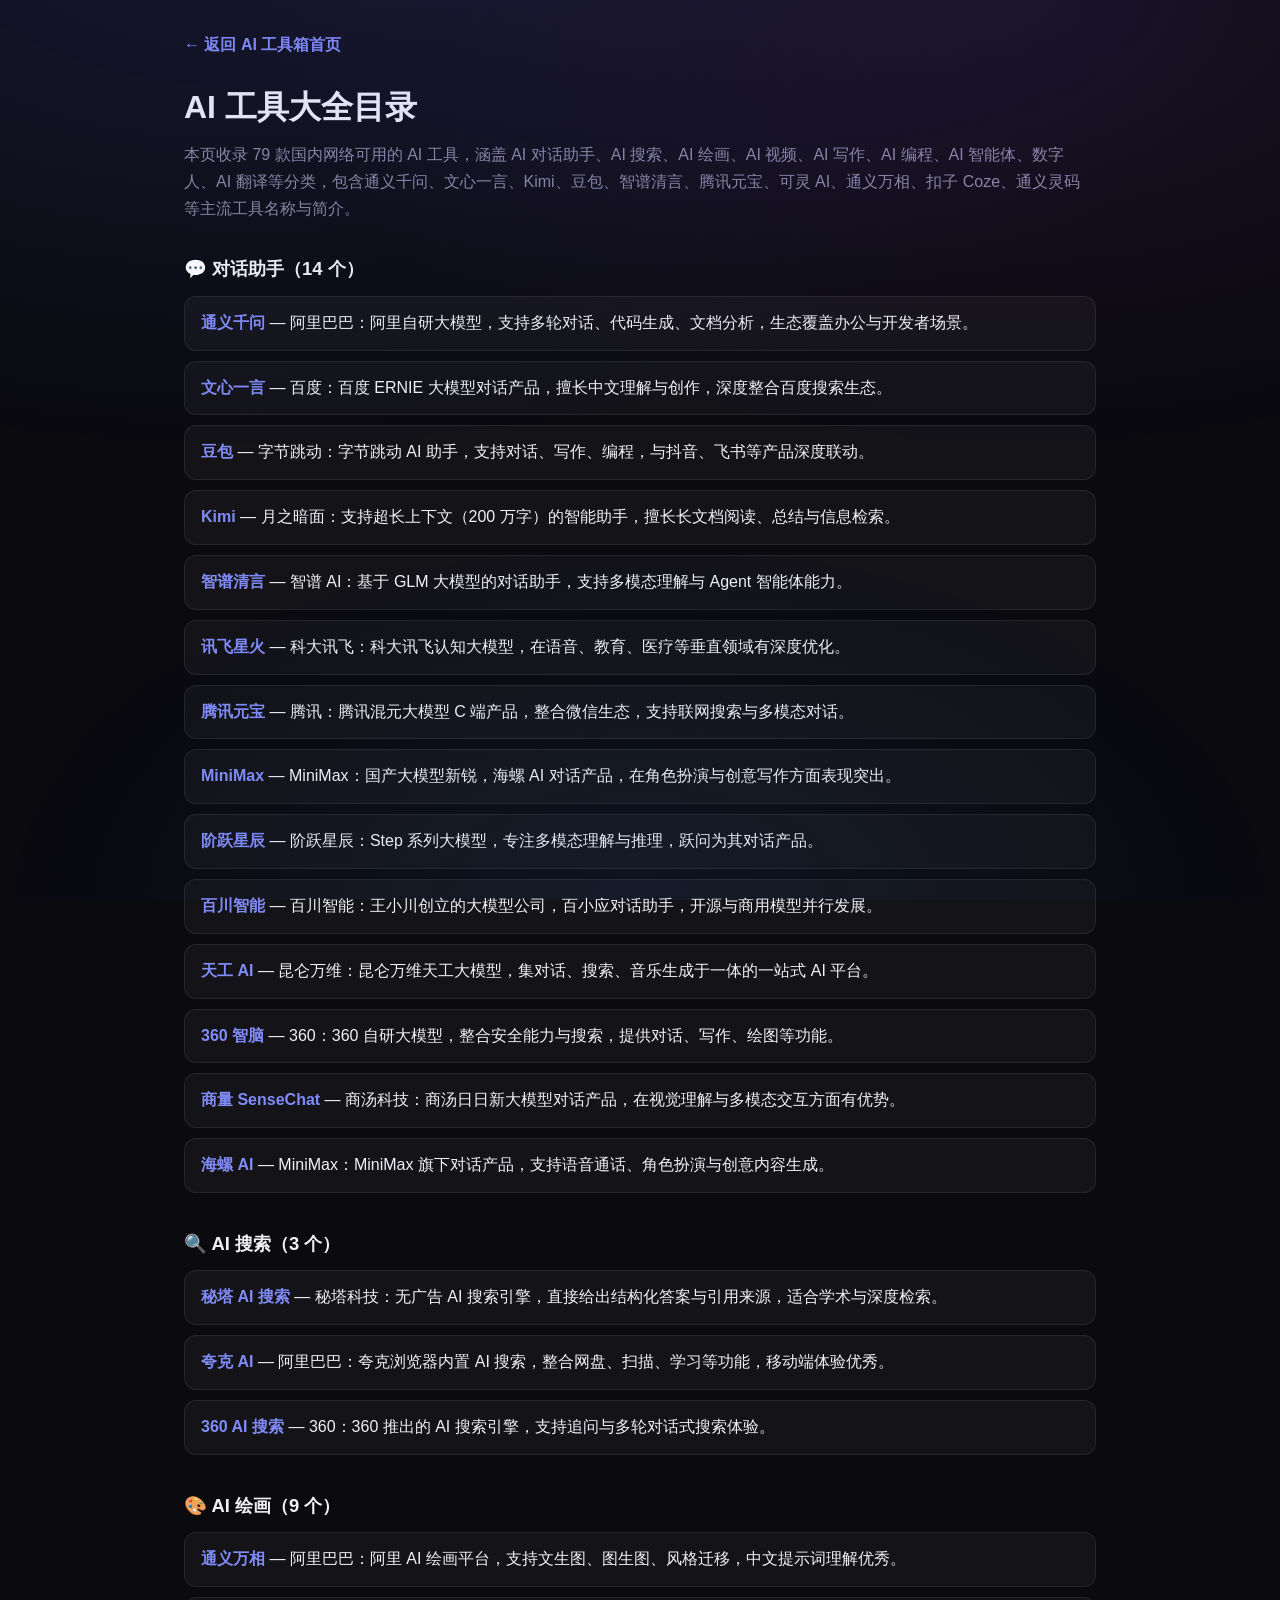
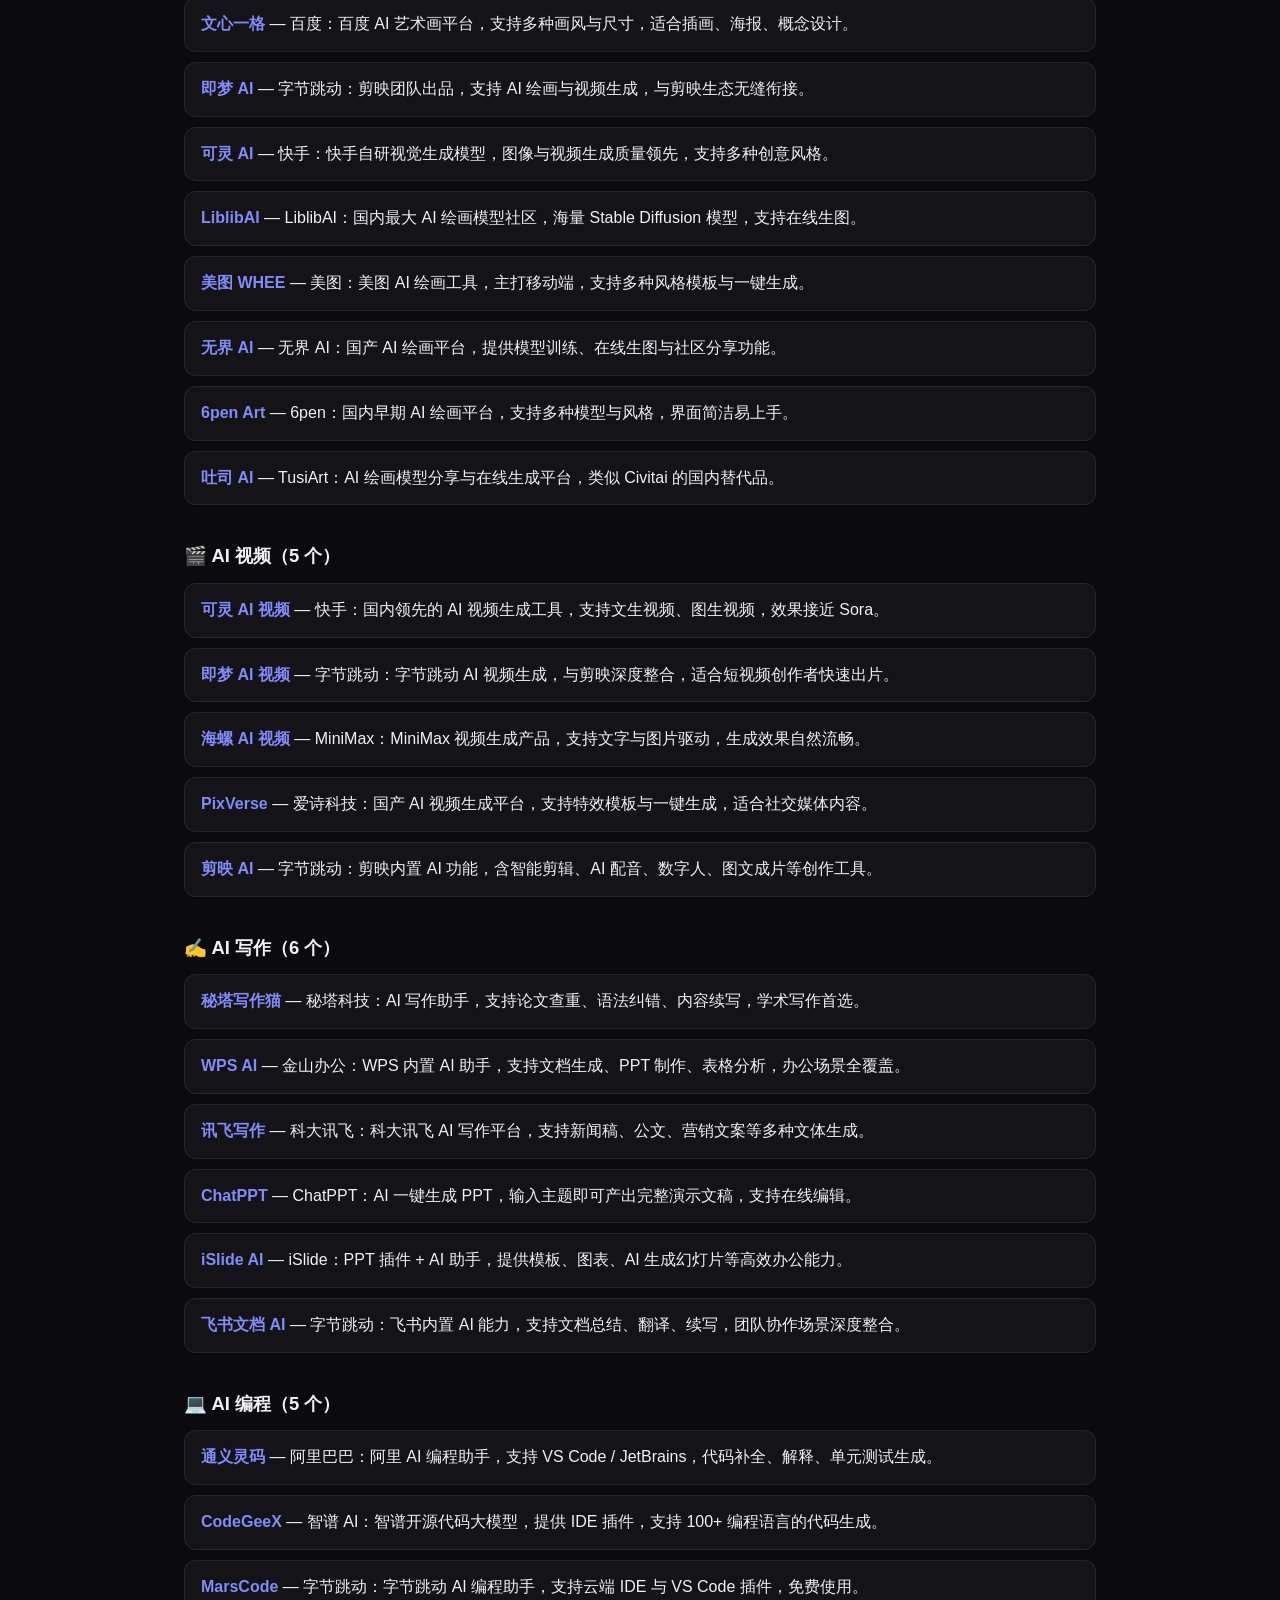
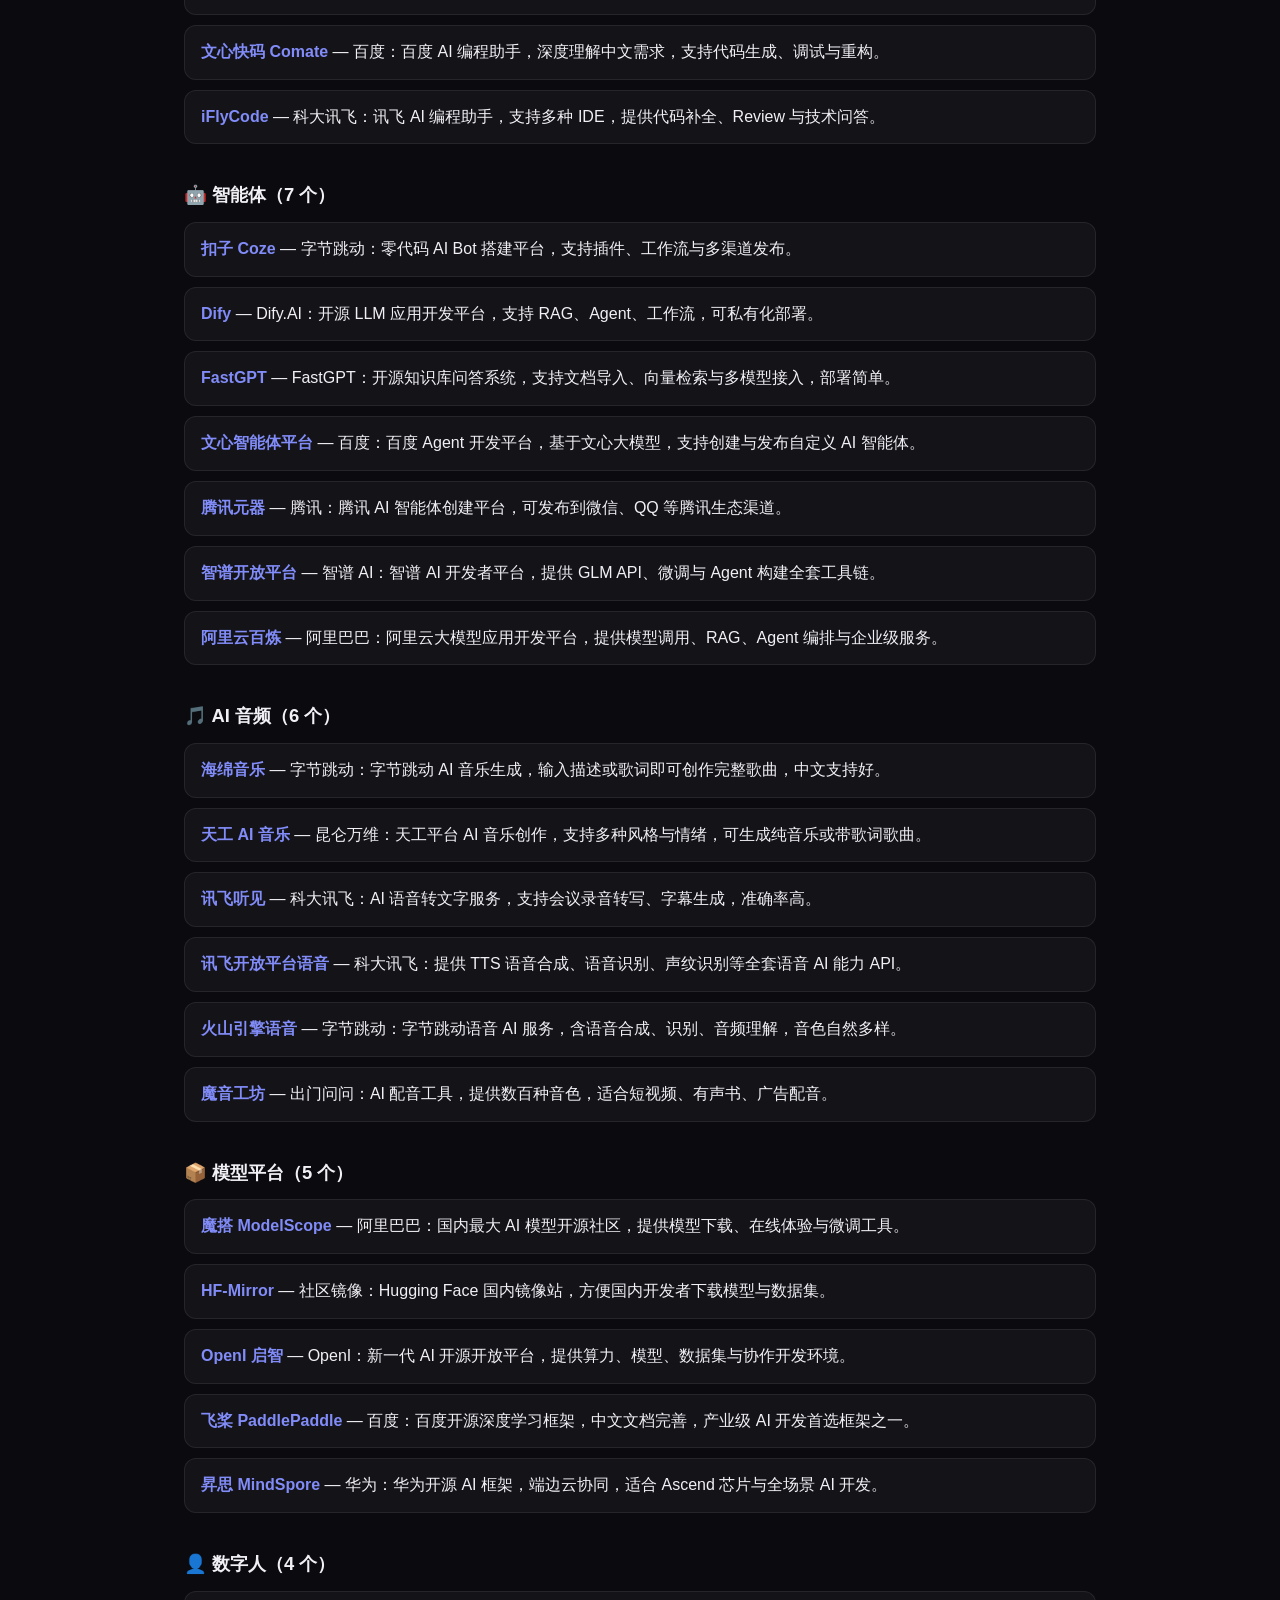
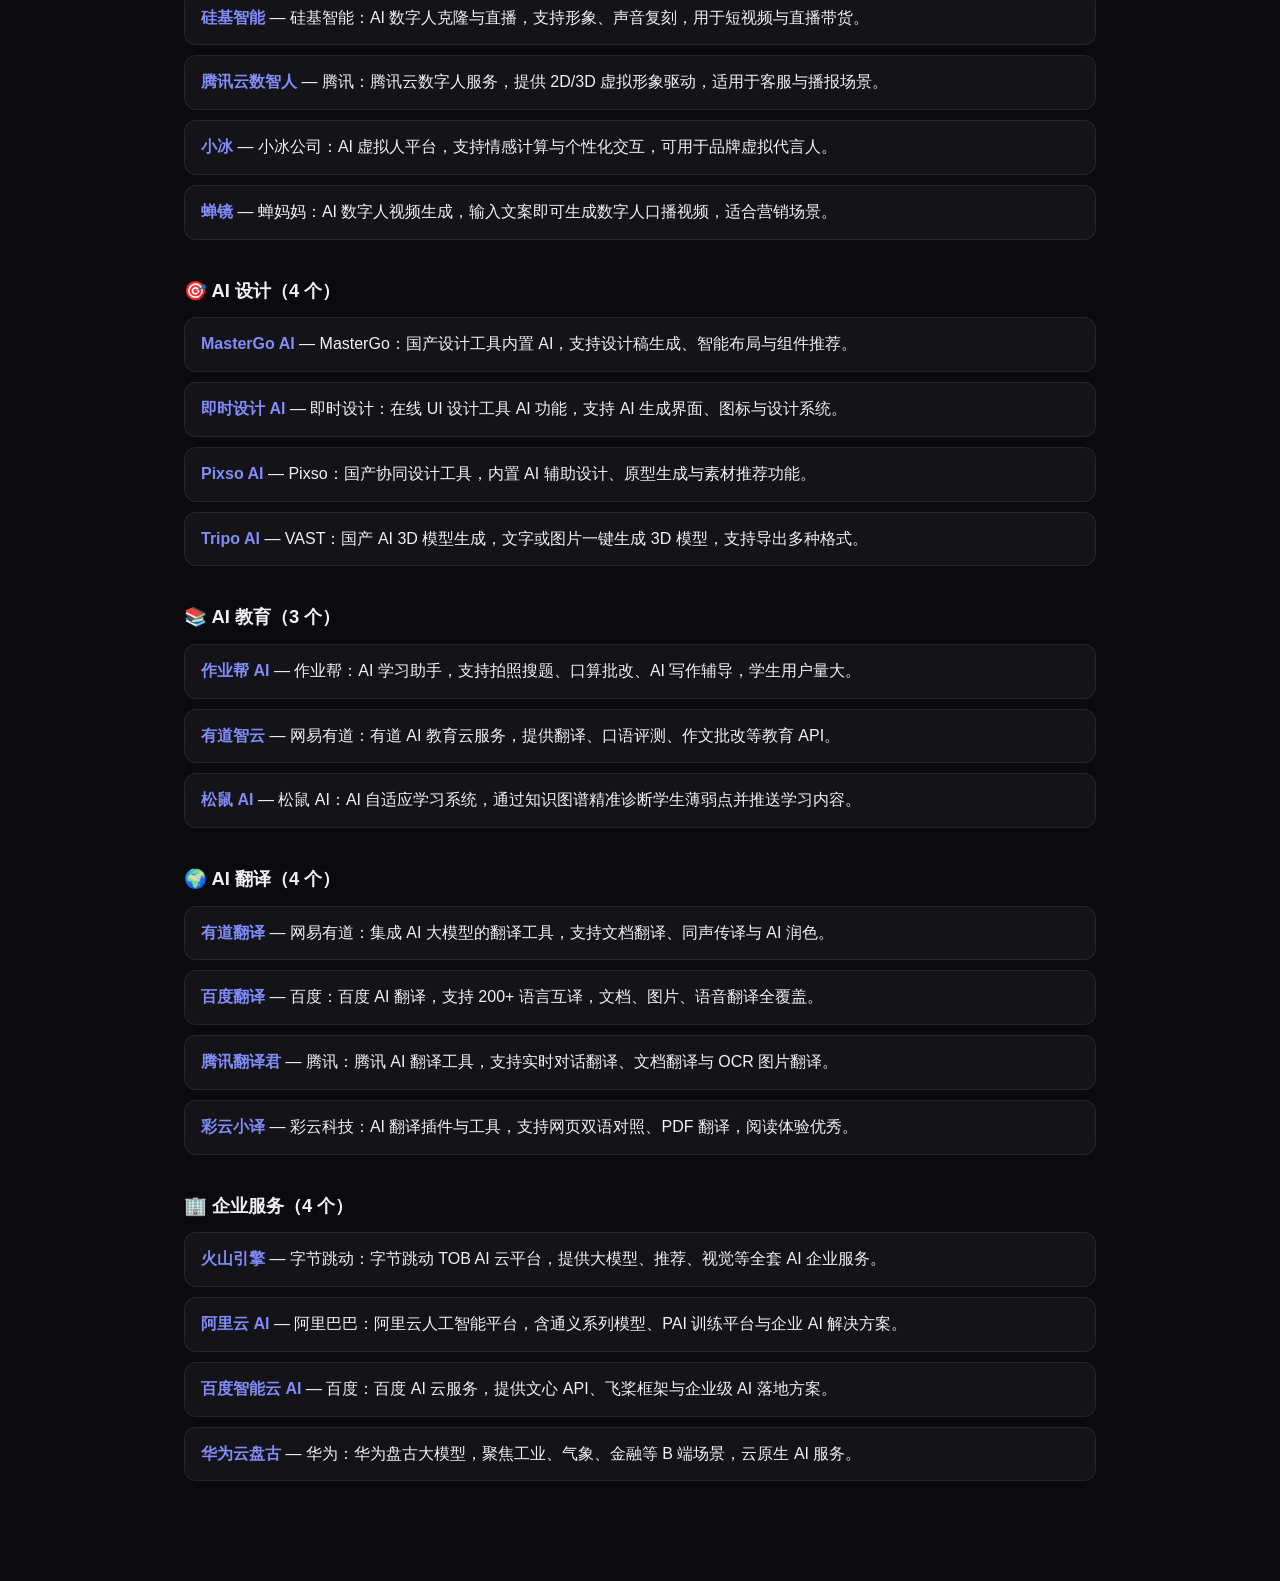
==== map.html @ 204fdb06 "Add Baidu SEO: sitemap, robots, static map page" ====
<!DOCTYPE html>
<html lang="zh-CN">
<head>
  <meta charset="UTF-8">
  <meta name="viewport" content="width=device-width, initial-scale=1.0">
  <meta name="description" content="AI 工具箱完整目录：收录通义千问、文心一言、Kimi、豆包、可灵 AI 等 79 款国内可用 AI 工具。">
  <meta name="keywords" content="AI工具导航,AI工具大全,国产AI,大模型,通义千问,文心一言,Kimi,豆包">
  <title>AI 工具大全目录 - AI 工具箱</title>
  <link rel="canonical" href="https://nanguasu0007-spec.github.io/ai-tools-hub/map.html">
  <link rel="stylesheet" href="css/style.css">
  <style>
    .map-page { max-width: 960px; margin: 0 auto; padding: 32px 24px 64px; }
    .map-page h1 { margin-bottom: 8px; }
    .map-page .lead { color: var(--text-muted); margin-bottom: 32px; line-height: 1.7; }
    .map-page section { margin-bottom: 36px; }
    .map-page h2 { font-size: 1.15rem; margin-bottom: 12px; }
    .map-page ul { list-style: none; display: grid; gap: 10px; }
    .map-page li { background: var(--bg-card); border: 1px solid var(--border); border-radius: 12px; padding: 14px 16px; line-height: 1.55; }
    .map-page a { color: var(--accent-light); text-decoration: none; font-weight: 600; }
    .back-link { display: inline-block; margin-bottom: 24px; color: var(--accent-light); }
  </style>
</head>
<body>
  <div class="map-page">
    <a class="back-link" href="./">← 返回 AI 工具箱首页</a>
    <h1>AI 工具大全目录</h1>
    <p class="lead">本页收录 79 款国内网络可用的 AI 工具，涵盖 AI 对话助手、AI 搜索、AI 绘画、AI 视频、AI 写作、AI 编程、AI 智能体、数字人、AI 翻译等分类，包含通义千问、文心一言、Kimi、豆包、智谱清言、腾讯元宝、可灵 AI、通义万相、扣子 Coze、通义灵码等主流工具名称与简介。</p>
      <section>
        <h2>💬 对话助手（14 个）</h2>
        <ul>        <li><a href="https://tongyi.aliyun.com" rel="noopener noreferrer">通义千问</a> — 阿里巴巴：阿里自研大模型，支持多轮对话、代码生成、文档分析，生态覆盖办公与开发者场景。</li>
        <li><a href="https://yiyan.baidu.com" rel="noopener noreferrer">文心一言</a> — 百度：百度 ERNIE 大模型对话产品，擅长中文理解与创作，深度整合百度搜索生态。</li>
        <li><a href="https://www.doubao.com" rel="noopener noreferrer">豆包</a> — 字节跳动：字节跳动 AI 助手，支持对话、写作、编程，与抖音、飞书等产品深度联动。</li>
        <li><a href="https://kimi.moonshot.cn" rel="noopener noreferrer">Kimi</a> — 月之暗面：支持超长上下文（200 万字）的智能助手，擅长长文档阅读、总结与信息检索。</li>
        <li><a href="https://chatglm.cn" rel="noopener noreferrer">智谱清言</a> — 智谱 AI：基于 GLM 大模型的对话助手，支持多模态理解与 Agent 智能体能力。</li>
        <li><a href="https://xinghuo.xfyun.cn" rel="noopener noreferrer">讯飞星火</a> — 科大讯飞：科大讯飞认知大模型，在语音、教育、医疗等垂直领域有深度优化。</li>
        <li><a href="https://yuanbao.tencent.com" rel="noopener noreferrer">腾讯元宝</a> — 腾讯：腾讯混元大模型 C 端产品，整合微信生态，支持联网搜索与多模态对话。</li>
        <li><a href="https://chat.minimaxi.com" rel="noopener noreferrer">MiniMax</a> — MiniMax：国产大模型新锐，海螺 AI 对话产品，在角色扮演与创意写作方面表现突出。</li>
        <li><a href="https://www.stepfun.com" rel="noopener noreferrer">阶跃星辰</a> — 阶跃星辰：Step 系列大模型，专注多模态理解与推理，跃问为其对话产品。</li>
        <li><a href="https://www.baichuan-ai.com" rel="noopener noreferrer">百川智能</a> — 百川智能：王小川创立的大模型公司，百小应对话助手，开源与商用模型并行发展。</li>
        <li><a href="https://www.tiangong.cn" rel="noopener noreferrer">天工 AI</a> — 昆仑万维：昆仑万维天工大模型，集对话、搜索、音乐生成于一体的一站式 AI 平台。</li>
        <li><a href="https://ai.360.com" rel="noopener noreferrer">360 智脑</a> — 360：360 自研大模型，整合安全能力与搜索，提供对话、写作、绘图等功能。</li>
        <li><a href="https://chat.sensetime.com" rel="noopener noreferrer">商量 SenseChat</a> — 商汤科技：商汤日日新大模型对话产品，在视觉理解与多模态交互方面有优势。</li>
        <li><a href="https://hailuoai.com" rel="noopener noreferrer">海螺 AI</a> — MiniMax：MiniMax 旗下对话产品，支持语音通话、角色扮演与创意内容生成。</li>
        </ul>
      </section>
      <section>
        <h2>🔍 AI 搜索（3 个）</h2>
        <ul>        <li><a href="https://metaso.cn" rel="noopener noreferrer">秘塔 AI 搜索</a> — 秘塔科技：无广告 AI 搜索引擎，直接给出结构化答案与引用来源，适合学术与深度检索。</li>
        <li><a href="https://quark.cn" rel="noopener noreferrer">夸克 AI</a> — 阿里巴巴：夸克浏览器内置 AI 搜索，整合网盘、扫描、学习等功能，移动端体验优秀。</li>
        <li><a href="https://so.360.com" rel="noopener noreferrer">360 AI 搜索</a> — 360：360 推出的 AI 搜索引擎，支持追问与多轮对话式搜索体验。</li>
        </ul>
      </section>
      <section>
        <h2>🎨 AI 绘画（9 个）</h2>
        <ul>        <li><a href="https://tongyi.aliyun.com/wanxiang" rel="noopener noreferrer">通义万相</a> — 阿里巴巴：阿里 AI 绘画平台，支持文生图、图生图、风格迁移，中文提示词理解优秀。</li>
        <li><a href="https://yige.baidu.com" rel="noopener noreferrer">文心一格</a> — 百度：百度 AI 艺术画平台，支持多种画风与尺寸，适合插画、海报、概念设计。</li>
        <li><a href="https://jimeng.jianying.com" rel="noopener noreferrer">即梦 AI</a> — 字节跳动：剪映团队出品，支持 AI 绘画与视频生成，与剪映生态无缝衔接。</li>
        <li><a href="https://klingai.kuaishou.com" rel="noopener noreferrer">可灵 AI</a> — 快手：快手自研视觉生成模型，图像与视频生成质量领先，支持多种创意风格。</li>
        <li><a href="https://www.liblib.art" rel="noopener noreferrer">LiblibAI</a> — LiblibAI：国内最大 AI 绘画模型社区，海量 Stable Diffusion 模型，支持在线生图。</li>
        <li><a href="https://www.whee.com" rel="noopener noreferrer">美图 WHEE</a> — 美图：美图 AI 绘画工具，主打移动端，支持多种风格模板与一键生成。</li>
        <li><a href="https://www.wujieai.com" rel="noopener noreferrer">无界 AI</a> — 无界 AI：国产 AI 绘画平台，提供模型训练、在线生图与社区分享功能。</li>
        <li><a href="https://6pen.art" rel="noopener noreferrer">6pen Art</a> — 6pen：国内早期 AI 绘画平台，支持多种模型与风格，界面简洁易上手。</li>
        <li><a href="https://tusiart.com" rel="noopener noreferrer">吐司 AI</a> — TusiArt：AI 绘画模型分享与在线生成平台，类似 Civitai 的国内替代品。</li>
        </ul>
      </section>
      <section>
        <h2>🎬 AI 视频（5 个）</h2>
        <ul>        <li><a href="https://klingai.kuaishou.com" rel="noopener noreferrer">可灵 AI 视频</a> — 快手：国内领先的 AI 视频生成工具，支持文生视频、图生视频，效果接近 Sora。</li>
        <li><a href="https://jimeng.jianying.com" rel="noopener noreferrer">即梦 AI 视频</a> — 字节跳动：字节跳动 AI 视频生成，与剪映深度整合，适合短视频创作者快速出片。</li>
        <li><a href="https://hailuoai.com/video" rel="noopener noreferrer">海螺 AI 视频</a> — MiniMax：MiniMax 视频生成产品，支持文字与图片驱动，生成效果自然流畅。</li>
        <li><a href="https://pixverse.ai" rel="noopener noreferrer">PixVerse</a> — 爱诗科技：国产 AI 视频生成平台，支持特效模板与一键生成，适合社交媒体内容。</li>
        <li><a href="https://www.capcut.cn" rel="noopener noreferrer">剪映 AI</a> — 字节跳动：剪映内置 AI 功能，含智能剪辑、AI 配音、数字人、图文成片等创作工具。</li>
        </ul>
      </section>
      <section>
        <h2>✍️ AI 写作（6 个）</h2>
        <ul>        <li><a href="https://xiezuocat.com" rel="noopener noreferrer">秘塔写作猫</a> — 秘塔科技：AI 写作助手，支持论文查重、语法纠错、内容续写，学术写作首选。</li>
        <li><a href="https://ai.wps.cn" rel="noopener noreferrer">WPS AI</a> — 金山办公：WPS 内置 AI 助手，支持文档生成、PPT 制作、表格分析，办公场景全覆盖。</li>
        <li><a href="https://huixie.iflyrec.com" rel="noopener noreferrer">讯飞写作</a> — 科大讯飞：科大讯飞 AI 写作平台，支持新闻稿、公文、营销文案等多种文体生成。</li>
        <li><a href="https://www.chatppt.com" rel="noopener noreferrer">ChatPPT</a> — ChatPPT：AI 一键生成 PPT，输入主题即可产出完整演示文稿，支持在线编辑。</li>
        <li><a href="https://www.islide.cc" rel="noopener noreferrer">iSlide AI</a> — iSlide：PPT 插件 + AI 助手，提供模板、图表、AI 生成幻灯片等高效办公能力。</li>
        <li><a href="https://www.feishu.cn/product/docs" rel="noopener noreferrer">飞书文档 AI</a> — 字节跳动：飞书内置 AI 能力，支持文档总结、翻译、续写，团队协作场景深度整合。</li>
        </ul>
      </section>
      <section>
        <h2>💻 AI 编程（5 个）</h2>
        <ul>        <li><a href="https://tongyi.aliyun.com/lingma" rel="noopener noreferrer">通义灵码</a> — 阿里巴巴：阿里 AI 编程助手，支持 VS Code / JetBrains，代码补全、解释、单元测试生成。</li>
        <li><a href="https://codegeex.cn" rel="noopener noreferrer">CodeGeeX</a> — 智谱 AI：智谱开源代码大模型，提供 IDE 插件，支持 100+ 编程语言的代码生成。</li>
        <li><a href="https://www.marscode.cn" rel="noopener noreferrer">MarsCode</a> — 字节跳动：字节跳动 AI 编程助手，支持云端 IDE 与 VS Code 插件，免费使用。</li>
        <li><a href="https://comate.baidu.com" rel="noopener noreferrer">文心快码 Comate</a> — 百度：百度 AI 编程助手，深度理解中文需求，支持代码生成、调试与重构。</li>
        <li><a href="https://iflycode.xfyun.cn" rel="noopener noreferrer">iFlyCode</a> — 科大讯飞：讯飞 AI 编程助手，支持多种 IDE，提供代码补全、Review 与技术问答。</li>
        </ul>
      </section>
      <section>
        <h2>🤖 智能体（7 个）</h2>
        <ul>        <li><a href="https://www.coze.cn" rel="noopener noreferrer">扣子 Coze</a> — 字节跳动：零代码 AI Bot 搭建平台，支持插件、工作流与多渠道发布。</li>
        <li><a href="https://dify.ai" rel="noopener noreferrer">Dify</a> — Dify.AI：开源 LLM 应用开发平台，支持 RAG、Agent、工作流，可私有化部署。</li>
        <li><a href="https://fastgpt.in" rel="noopener noreferrer">FastGPT</a> — FastGPT：开源知识库问答系统，支持文档导入、向量检索与多模型接入，部署简单。</li>
        <li><a href="https://agents.baidu.com" rel="noopener noreferrer">文心智能体平台</a> — 百度：百度 Agent 开发平台，基于文心大模型，支持创建与发布自定义 AI 智能体。</li>
        <li><a href="https://yuanqi.tencent.com" rel="noopener noreferrer">腾讯元器</a> — 腾讯：腾讯 AI 智能体创建平台，可发布到微信、QQ 等腾讯生态渠道。</li>
        <li><a href="https://open.bigmodel.cn" rel="noopener noreferrer">智谱开放平台</a> — 智谱 AI：智谱 AI 开发者平台，提供 GLM API、微调与 Agent 构建全套工具链。</li>
        <li><a href="https://bailian.console.aliyun.com" rel="noopener noreferrer">阿里云百炼</a> — 阿里巴巴：阿里云大模型应用开发平台，提供模型调用、RAG、Agent 编排与企业级服务。</li>
        </ul>
      </section>
      <section>
        <h2>🎵 AI 音频（6 个）</h2>
        <ul>        <li><a href="https://www.haimian.com" rel="noopener noreferrer">海绵音乐</a> — 字节跳动：字节跳动 AI 音乐生成，输入描述或歌词即可创作完整歌曲，中文支持好。</li>
        <li><a href="https://www.tiangong.cn" rel="noopener noreferrer">天工 AI 音乐</a> — 昆仑万维：天工平台 AI 音乐创作，支持多种风格与情绪，可生成纯音乐或带歌词歌曲。</li>
        <li><a href="https://www.iflyrec.com" rel="noopener noreferrer">讯飞听见</a> — 科大讯飞：AI 语音转文字服务，支持会议录音转写、字幕生成，准确率高。</li>
        <li><a href="https://www.xfyun.cn" rel="noopener noreferrer">讯飞开放平台语音</a> — 科大讯飞：提供 TTS 语音合成、语音识别、声纹识别等全套语音 AI 能力 API。</li>
        <li><a href="https://www.volcengine.com/product/voice" rel="noopener noreferrer">火山引擎语音</a> — 字节跳动：字节跳动语音 AI 服务，含语音合成、识别、音频理解，音色自然多样。</li>
        <li><a href="https://www.moyin.com" rel="noopener noreferrer">魔音工坊</a> — 出门问问：AI 配音工具，提供数百种音色，适合短视频、有声书、广告配音。</li>
        </ul>
      </section>
      <section>
        <h2>📦 模型平台（5 个）</h2>
        <ul>        <li><a href="https://modelscope.cn" rel="noopener noreferrer">魔搭 ModelScope</a> — 阿里巴巴：国内最大 AI 模型开源社区，提供模型下载、在线体验与微调工具。</li>
        <li><a href="https://hf-mirror.com" rel="noopener noreferrer">HF-Mirror</a> — 社区镜像：Hugging Face 国内镜像站，方便国内开发者下载模型与数据集。</li>
        <li><a href="https://openi.org.cn" rel="noopener noreferrer">OpenI 启智</a> — OpenI：新一代 AI 开源开放平台，提供算力、模型、数据集与协作开发环境。</li>
        <li><a href="https://www.paddlepaddle.org.cn" rel="noopener noreferrer">飞桨 PaddlePaddle</a> — 百度：百度开源深度学习框架，中文文档完善，产业级 AI 开发首选框架之一。</li>
        <li><a href="https://www.mindspore.cn" rel="noopener noreferrer">昇思 MindSpore</a> — 华为：华为开源 AI 框架，端边云协同，适合 Ascend 芯片与全场景 AI 开发。</li>
        </ul>
      </section>
      <section>
        <h2>👤 数字人（4 个）</h2>
        <ul>        <li><a href="https://www.guiji.ai" rel="noopener noreferrer">硅基智能</a> — 硅基智能：AI 数字人克隆与直播，支持形象、声音复刻，用于短视频与直播带货。</li>
        <li><a href="https://cloud.tencent.com/product/vdh" rel="noopener noreferrer">腾讯云数智人</a> — 腾讯：腾讯云数字人服务，提供 2D/3D 虚拟形象驱动，适用于客服与播报场景。</li>
        <li><a href="https://xiaoice.com" rel="noopener noreferrer">小冰</a> — 小冰公司：AI 虚拟人平台，支持情感计算与个性化交互，可用于品牌虚拟代言人。</li>
        <li><a href="https://www.chanjing.cc" rel="noopener noreferrer">蝉镜</a> — 蝉妈妈：AI 数字人视频生成，输入文案即可生成数字人口播视频，适合营销场景。</li>
        </ul>
      </section>
      <section>
        <h2>🎯 AI 设计（4 个）</h2>
        <ul>        <li><a href="https://mastergo.com" rel="noopener noreferrer">MasterGo AI</a> — MasterGo：国产设计工具内置 AI，支持设计稿生成、智能布局与组件推荐。</li>
        <li><a href="https://js.design" rel="noopener noreferrer">即时设计 AI</a> — 即时设计：在线 UI 设计工具 AI 功能，支持 AI 生成界面、图标与设计系统。</li>
        <li><a href="https://pixso.cn" rel="noopener noreferrer">Pixso AI</a> — Pixso：国产协同设计工具，内置 AI 辅助设计、原型生成与素材推荐功能。</li>
        <li><a href="https://www.tripo3d.ai" rel="noopener noreferrer">Tripo AI</a> — VAST：国产 AI 3D 模型生成，文字或图片一键生成 3D 模型，支持导出多种格式。</li>
        </ul>
      </section>
      <section>
        <h2>📚 AI 教育（3 个）</h2>
        <ul>        <li><a href="https://www.zuoyebang.com" rel="noopener noreferrer">作业帮 AI</a> — 作业帮：AI 学习助手，支持拍照搜题、口算批改、AI 写作辅导，学生用户量大。</li>
        <li><a href="https://ai.youdao.com" rel="noopener noreferrer">有道智云</a> — 网易有道：有道 AI 教育云服务，提供翻译、口语评测、作文批改等教育 API。</li>
        <li><a href="https://www.squirrelai.com" rel="noopener noreferrer">松鼠 AI</a> — 松鼠 AI：AI 自适应学习系统，通过知识图谱精准诊断学生薄弱点并推送学习内容。</li>
        </ul>
      </section>
      <section>
        <h2>🌍 AI 翻译（4 个）</h2>
        <ul>        <li><a href="https://fanyi.youdao.com" rel="noopener noreferrer">有道翻译</a> — 网易有道：集成 AI 大模型的翻译工具，支持文档翻译、同声传译与 AI 润色。</li>
        <li><a href="https://fanyi.baidu.com" rel="noopener noreferrer">百度翻译</a> — 百度：百度 AI 翻译，支持 200+ 语言互译，文档、图片、语音翻译全覆盖。</li>
        <li><a href="https://fanyi.qq.com" rel="noopener noreferrer">腾讯翻译君</a> — 腾讯：腾讯 AI 翻译工具，支持实时对话翻译、文档翻译与 OCR 图片翻译。</li>
        <li><a href="https://fanyi.caiyunapp.com" rel="noopener noreferrer">彩云小译</a> — 彩云科技：AI 翻译插件与工具，支持网页双语对照、PDF 翻译，阅读体验优秀。</li>
        </ul>
      </section>
      <section>
        <h2>🏢 企业服务（4 个）</h2>
        <ul>        <li><a href="https://www.volcengine.com" rel="noopener noreferrer">火山引擎</a> — 字节跳动：字节跳动 TOB AI 云平台，提供大模型、推荐、视觉等全套 AI 企业服务。</li>
        <li><a href="https://www.aliyun.com/product/ai" rel="noopener noreferrer">阿里云 AI</a> — 阿里巴巴：阿里云人工智能平台，含通义系列模型、PAI 训练平台与企业 AI 解决方案。</li>
        <li><a href="https://cloud.baidu.com/product/wenxinworkshop" rel="noopener noreferrer">百度智能云 AI</a> — 百度：百度 AI 云服务，提供文心 API、飞桨框架与企业级 AI 落地方案。</li>
        <li><a href="https://www.huaweicloud.com/product/pangu.html" rel="noopener noreferrer">华为云盘古</a> — 华为：华为盘古大模型，聚焦工业、气象、金融等 B 端场景，云原生 AI 服务。</li>
        </ul>
      </section>
  </div>
</body>
</html>
---- css/style.css ----
﻿:root {
  --bg: #0a0a0f;
  --bg-card: rgba(255, 255, 255, 0.04);
  --bg-card-hover: rgba(255, 255, 255, 0.08);
  --border: rgba(255, 255, 255, 0.08);
  --text: #f0f0f5;
  --text-muted: #8888a0;
  --accent: #6366f1;
  --accent-light: #818cf8;
  --accent-glow: rgba(99, 102, 241, 0.3);
  --hot: #f59e0b;
  --radius: 16px;
  --radius-sm: 10px;
  --shadow: 0 8px 32px rgba(0, 0, 0, 0.4);
  --font: "Segoe UI", "PingFang SC", "Microsoft YaHei", sans-serif;
}

*, *::before, *::after { box-sizing: border-box; margin: 0; padding: 0; }

html { scroll-behavior: smooth; }

body {
  font-family: var(--font);
  background: var(--bg);
  color: var(--text);
  min-height: 100vh;
  line-height: 1.6;
  overflow-x: hidden;
}

body::before {
  content: "";
  position: fixed;
  inset: 0;
  background:
    radial-gradient(ellipse 80% 60% at 20% -10%, rgba(99, 102, 241, 0.15), transparent),
    radial-gradient(ellipse 60% 50% at 80% 0%, rgba(168, 85, 247, 0.1), transparent),
    radial-gradient(ellipse 50% 40% at 50% 100%, rgba(59, 130, 246, 0.08), transparent);
  pointer-events: none;
  z-index: 0;
}

.container {
  max-width: 1280px;
  margin: 0 auto;
  padding: 0 24px;
  position: relative;
  z-index: 1;
}

header {
  padding: 48px 0 32px;
  text-align: center;
}

.logo {
  display: inline-flex;
  align-items: center;
  gap: 12px;
  margin-bottom: 16px;
}

.logo-icon {
  width: 48px;
  height: 48px;
  background: linear-gradient(135deg, var(--accent), #a855f7);
  border-radius: 14px;
  display: flex;
  align-items: center;
  justify-content: center;
  font-size: 24px;
  box-shadow: 0 4px 20px var(--accent-glow);
}

.logo h1 {
  font-size: 2rem;
  font-weight: 700;
  background: linear-gradient(135deg, #fff 0%, var(--accent-light) 100%);
  -webkit-background-clip: text;
  -webkit-text-fill-color: transparent;
  background-clip: text;
}

.subtitle {
  color: var(--text-muted);
  font-size: 1.05rem;
  max-width: 560px;
  margin: 0 auto 32px;
}

.search-box {
  max-width: 560px;
  margin: 0 auto 24px;
  position: relative;
}

.search-box input {
  width: 100%;
  padding: 14px 20px 14px 48px;
  background: var(--bg-card);
  border: 1px solid var(--border);
  border-radius: 50px;
  color: var(--text);
  font-size: 1rem;
  outline: none;
  transition: border-color 0.2s, box-shadow 0.2s;
}

.search-box input:focus {
  border-color: var(--accent);
  box-shadow: 0 0 0 3px var(--accent-glow);
}

.search-box input::placeholder { color: var(--text-muted); }

.search-icon {
  position: absolute;
  left: 18px;
  top: 50%;
  transform: translateY(-50%);
  color: var(--text-muted);
  font-size: 1.1rem;
  pointer-events: none;
}

.stats {
  display: flex;
  justify-content: center;
  gap: 32px;
  flex-wrap: wrap;
  margin-bottom: 8px;
}

.stat-item {
  text-align: center;
}

.stat-num {
  font-size: 1.5rem;
  font-weight: 700;
  color: var(--accent-light);
}

.stat-label {
  font-size: 0.85rem;
  color: var(--text-muted);
}

.categories {
  display: flex;
  flex-wrap: wrap;
  gap: 10px;
  justify-content: center;
  padding: 24px 0 32px;
  position: sticky;
  top: 0;
  z-index: 100;
  background: rgba(10, 10, 15, 0.85);
  backdrop-filter: blur(12px);
  border-bottom: 1px solid var(--border);
  margin: 0 -24px;
  padding-left: 24px;
  padding-right: 24px;
}

.cat-btn {
  padding: 8px 16px;
  border: 1px solid var(--border);
  border-radius: 50px;
  background: var(--bg-card);
  color: var(--text-muted);
  font-size: 0.875rem;
  cursor: pointer;
  transition: all 0.2s;
  white-space: nowrap;
}

.cat-btn:hover {
  border-color: var(--accent);
  color: var(--text);
  background: var(--bg-card-hover);
}

.cat-btn.active {
  background: var(--accent);
  border-color: var(--accent);
  color: #fff;
  box-shadow: 0 4px 16px var(--accent-glow);
}

.section-title {
  font-size: 1.25rem;
  font-weight: 600;
  margin-bottom: 20px;
  display: flex;
  align-items: center;
  gap: 10px;
}

.section-title .count {
  font-size: 0.85rem;
  color: var(--text-muted);
  font-weight: 400;
}

.tools-grid {
  display: grid;
  grid-template-columns: repeat(auto-fill, minmax(300px, 1fr));
  gap: 16px;
  margin-bottom: 48px;
}

.tool-card {
  background: var(--bg-card);
  border: 1px solid var(--border);
  border-radius: var(--radius);
  padding: 20px;
  text-decoration: none;
  color: inherit;
  display: flex;
  flex-direction: column;
  gap: 10px;
  transition: all 0.25s ease;
  position: relative;
  overflow: hidden;
}

.tool-card::before {
  content: "";
  position: absolute;
  inset: 0;
  background: linear-gradient(135deg, rgba(99, 102, 241, 0.05), transparent);
  opacity: 0;
  transition: opacity 0.25s;
}

.tool-card:hover {
  border-color: rgba(99, 102, 241, 0.4);
  background: var(--bg-card-hover);
  transform: translateY(-3px);
  box-shadow: var(--shadow);
}

.tool-card:hover::before { opacity: 1; }

.card-header {
  display: flex;
  align-items: flex-start;
  justify-content: space-between;
  gap: 12px;
  position: relative;
}

.card-name {
  font-size: 1.05rem;
  font-weight: 600;
  color: var(--text);
}

.card-company {
  font-size: 0.8rem;
  color: var(--text-muted);
  margin-top: 2px;
}

.hot-badge {
  flex-shrink: 0;
  background: rgba(245, 158, 11, 0.15);
  color: var(--hot);
  font-size: 0.7rem;
  padding: 3px 8px;
  border-radius: 50px;
  font-weight: 600;
  border: 1px solid rgba(245, 158, 11, 0.3);
}

.card-desc {
  font-size: 0.875rem;
  color: var(--text-muted);
  line-height: 1.55;
  flex: 1;
  position: relative;
}

.card-tags {
  display: flex;
  flex-wrap: wrap;
  gap: 6px;
  position: relative;
}

.tag {
  font-size: 0.72rem;
  padding: 3px 10px;
  border-radius: 50px;
  background: rgba(99, 102, 241, 0.12);
  color: var(--accent-light);
  border: 1px solid rgba(99, 102, 241, 0.2);
}

.card-link {
  font-size: 0.8rem;
  color: var(--accent-light);
  display: flex;
  align-items: center;
  gap: 4px;
  position: relative;
  opacity: 0.7;
  transition: opacity 0.2s;
}

.tool-card:hover .card-link { opacity: 1; }

.empty-state {
  text-align: center;
  padding: 80px 20px;
  color: var(--text-muted);
}

.empty-state .icon { font-size: 3rem; margin-bottom: 16px; }

footer {
  text-align: center;
  padding: 40px 0;
  border-top: 1px solid var(--border);
  color: var(--text-muted);
  font-size: 0.85rem;
}

footer a { color: var(--accent-light); text-decoration: none; }

@media (max-width: 640px) {
  .logo h1 { font-size: 1.5rem; }
  .tools-grid { grid-template-columns: 1fr; }
  .categories { gap: 8px; }
  .cat-btn { padding: 6px 12px; font-size: 0.8rem; }
  header { padding: 32px 0 24px; }
}
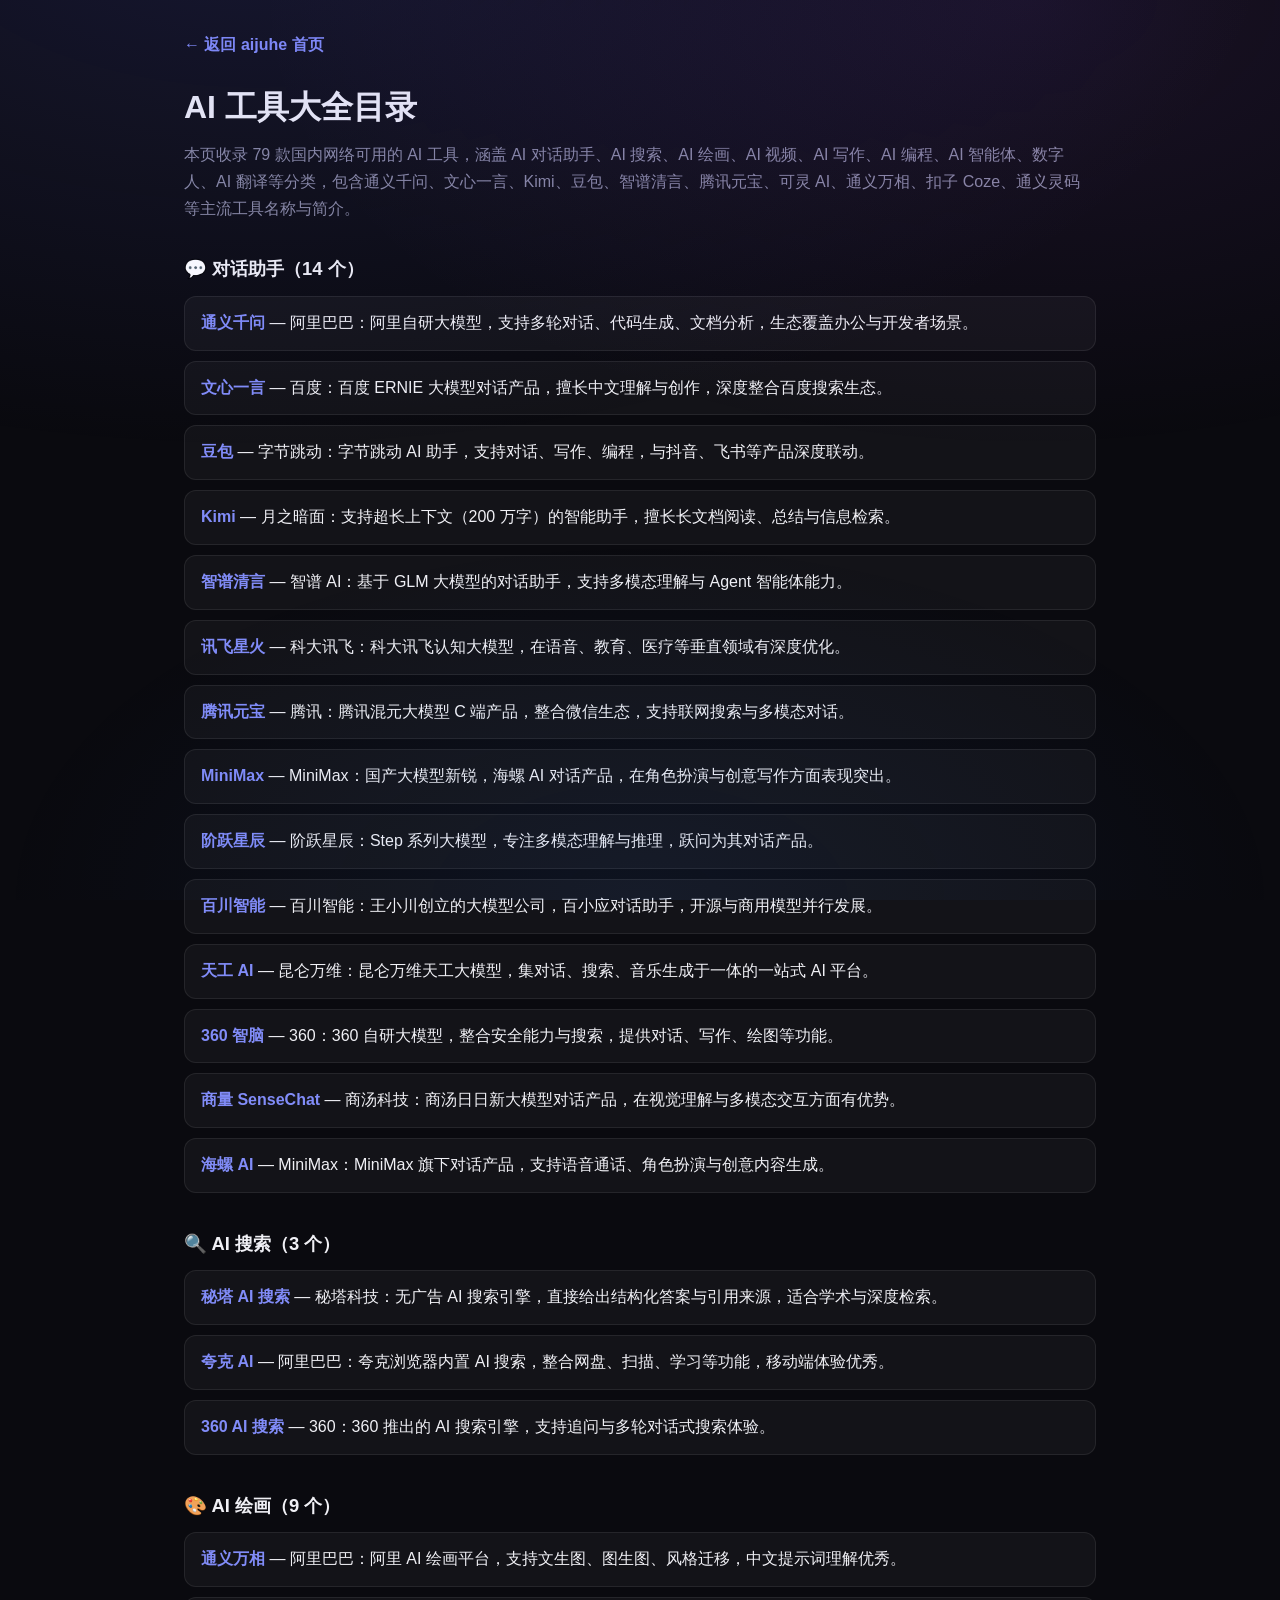
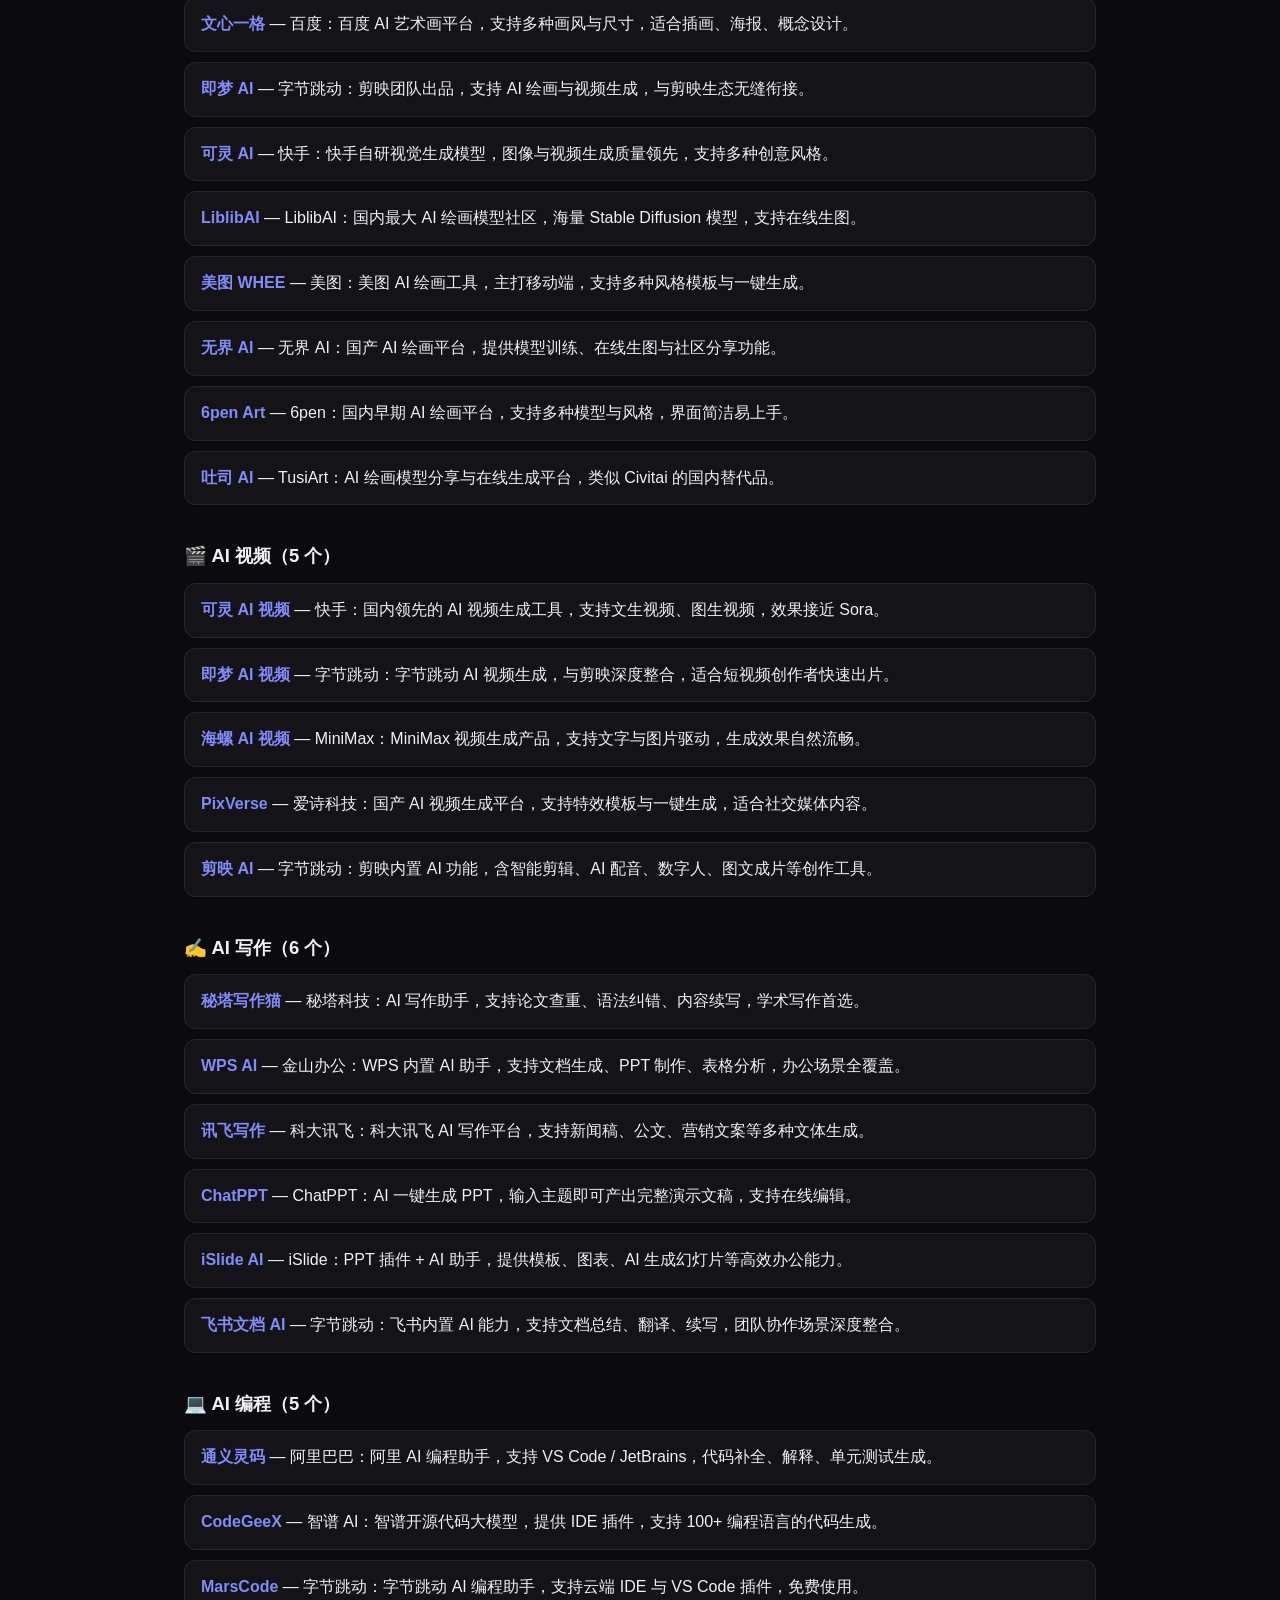
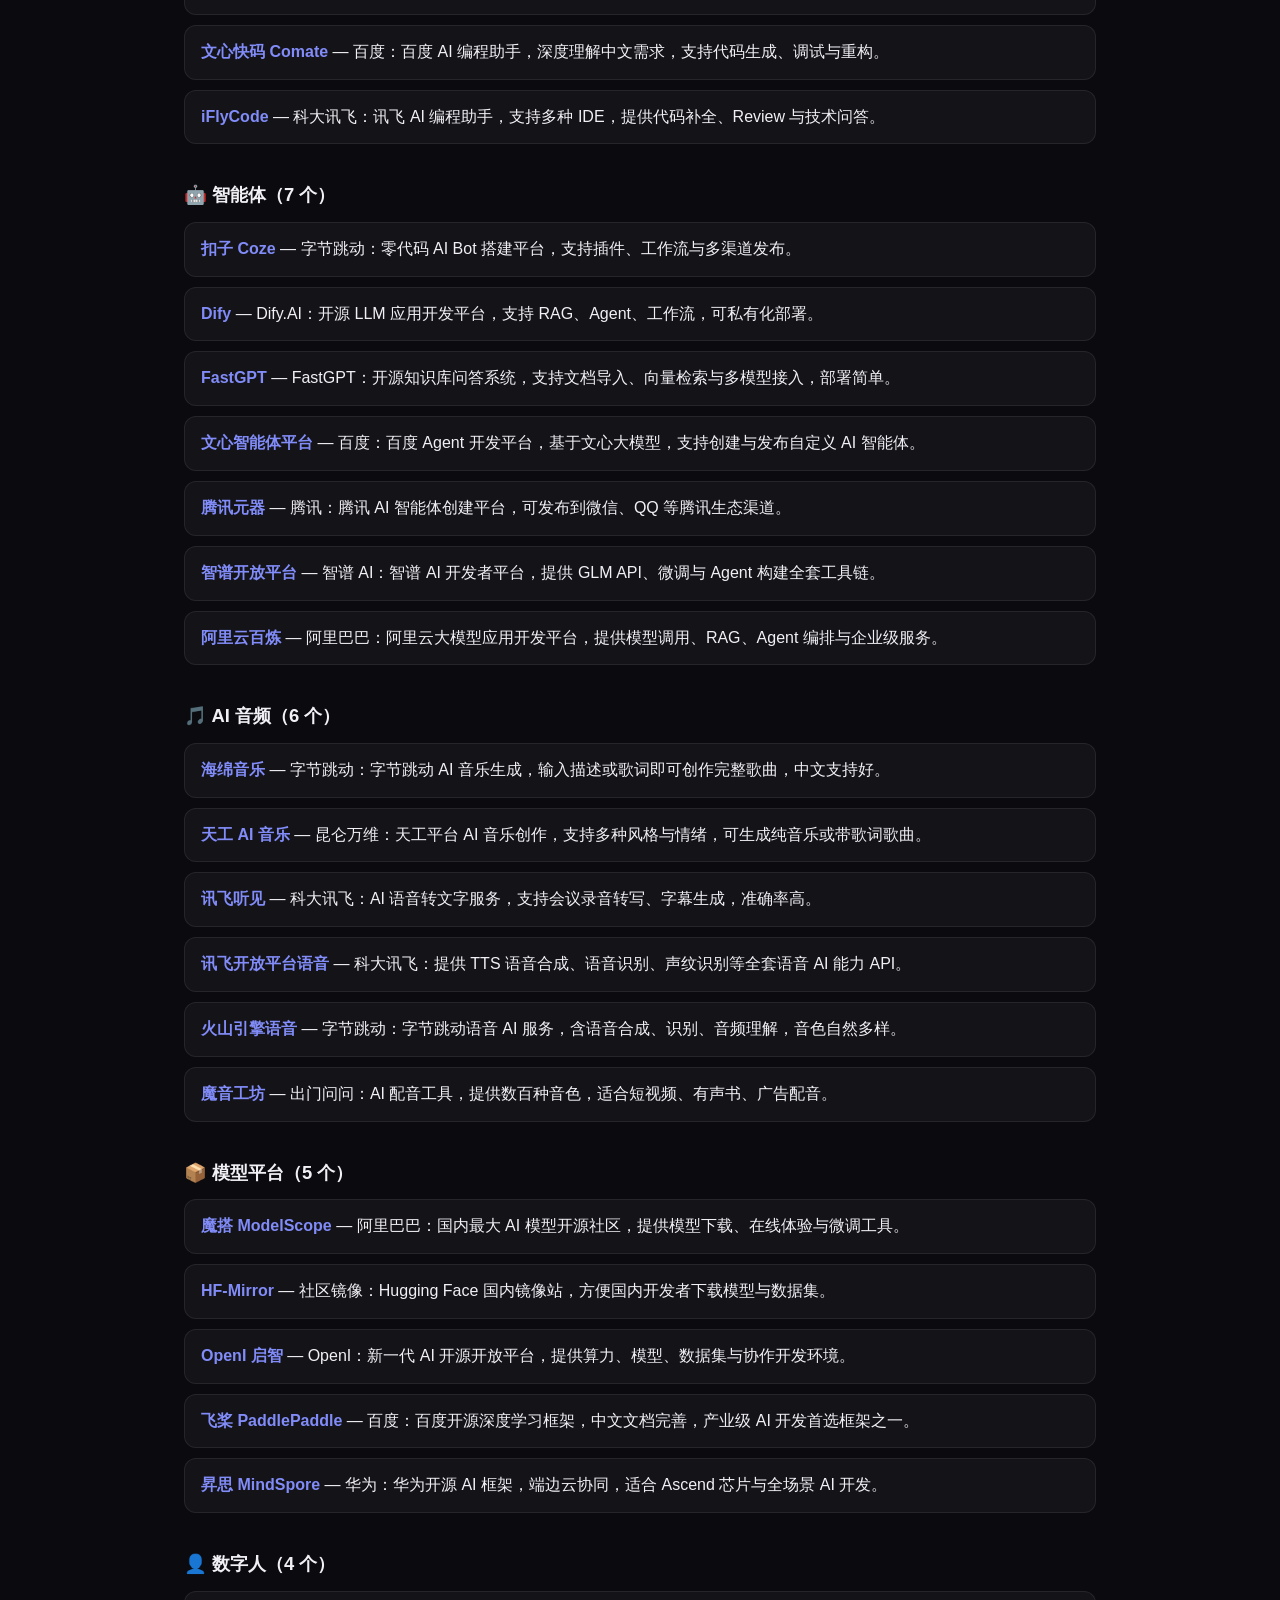
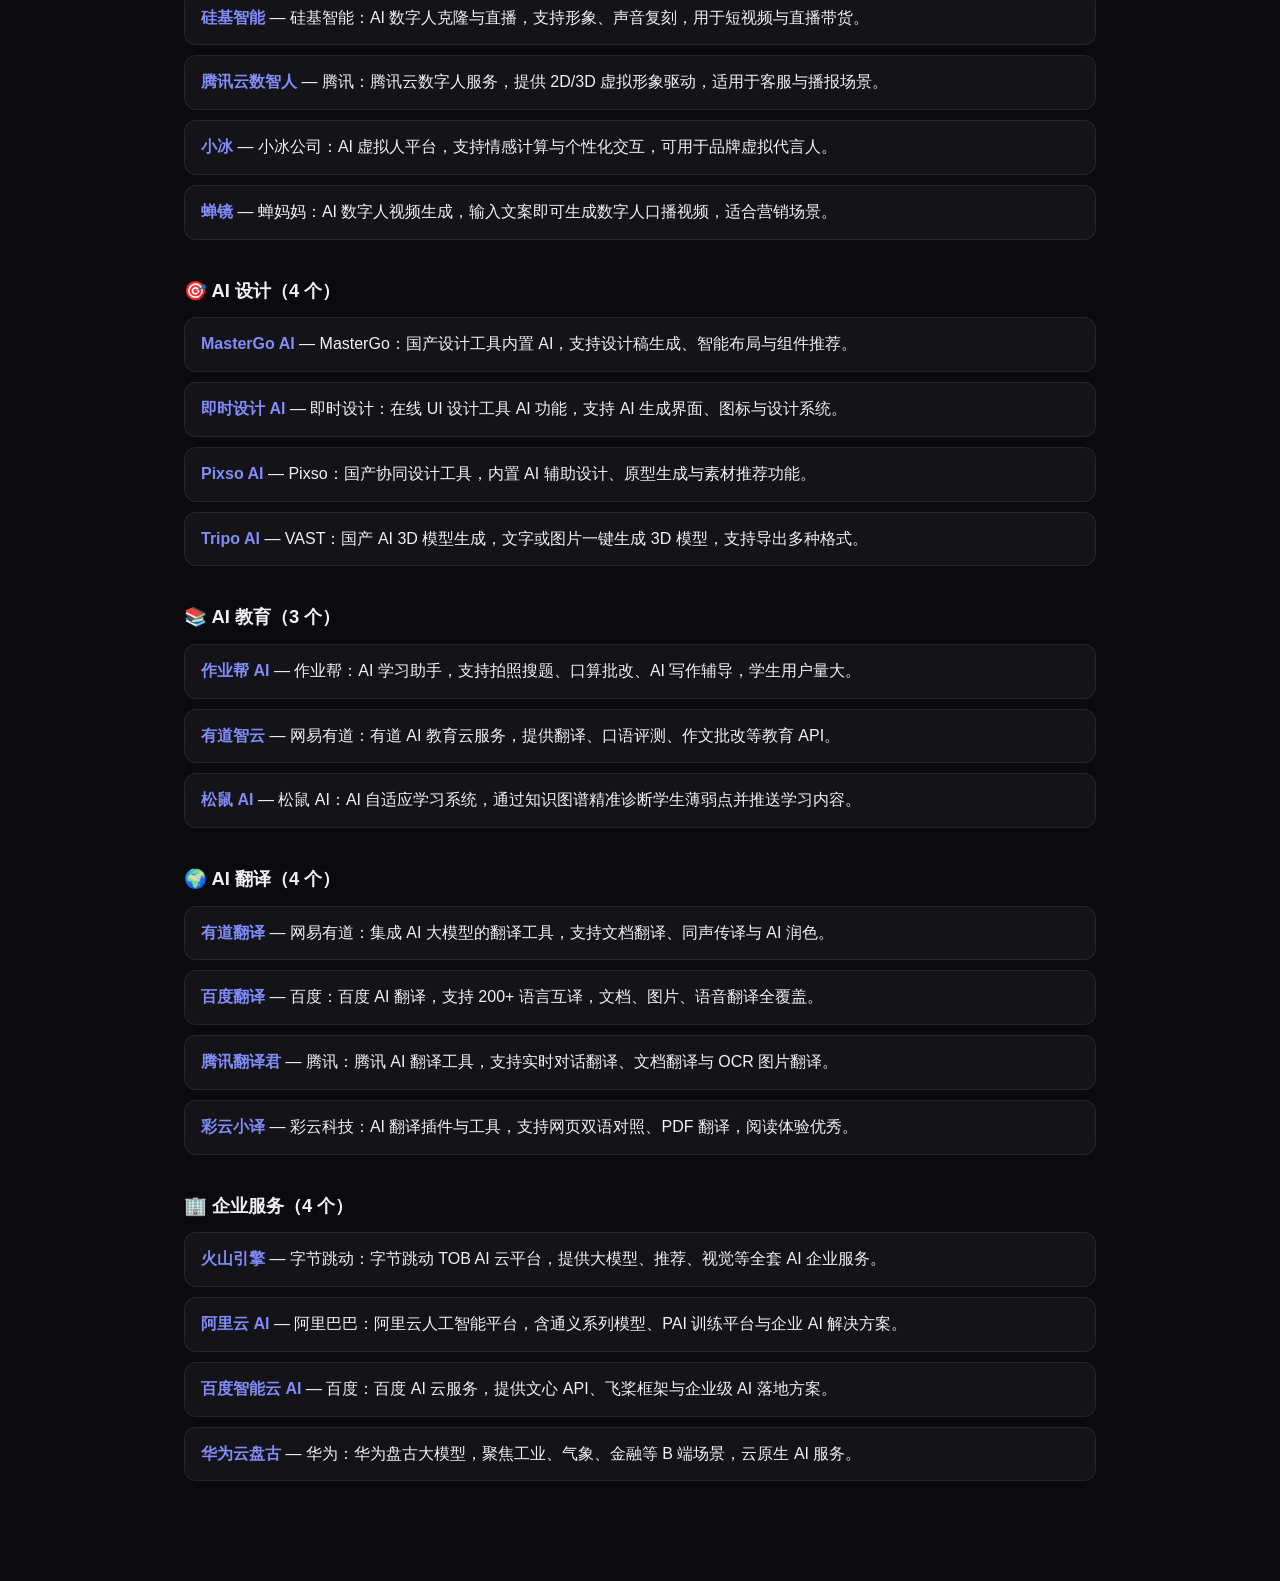
==== commit 97b1fdfa: "Rebrand to aijuhe and update GitHub Pages URLs" ====
--- a/map.html
+++ b/map.html
@@ -3,10 +3,10 @@
 <head>
   <meta charset="UTF-8">
   <meta name="viewport" content="width=device-width, initial-scale=1.0">
-  <meta name="description" content="AI 工具箱完整目录：收录通义千问、文心一言、Kimi、豆包、可灵 AI 等 79 款国内可用 AI 工具。">
-  <meta name="keywords" content="AI工具导航,AI工具大全,国产AI,大模型,通义千问,文心一言,Kimi,豆包">
-  <title>AI 工具大全目录 - AI 工具箱</title>
-  <link rel="canonical" href="https://nanguasu0007-spec.github.io/ai-tools-hub/map.html">
+  <meta name="description" content="aijuhe 完整目录：收录通义千问、文心一言、Kimi、豆包、可灵 AI 等 79 款国内可用 AI 工具。">
+  <meta name="keywords" content="aijuhe,AI工具导航,AI工具大全,国产AI,大模型,通义千问,文心一言,Kimi,豆包">
+  <title>AI 工具大全目录 - aijuhe</title>
+  <link rel="canonical" href="https://nanguasu0007-spec.github.io/aijuhe/map.html">
   <link rel="stylesheet" href="css/style.css">
   <style>
     .map-page { max-width: 960px; margin: 0 auto; padding: 32px 24px 64px; }
@@ -22,7 +22,7 @@
 </head>
 <body>
   <div class="map-page">
-    <a class="back-link" href="./">← 返回 AI 工具箱首页</a>
+    <a class="back-link" href="./">← 返回 aijuhe 首页</a>
     <h1>AI 工具大全目录</h1>
     <p class="lead">本页收录 79 款国内网络可用的 AI 工具，涵盖 AI 对话助手、AI 搜索、AI 绘画、AI 视频、AI 写作、AI 编程、AI 智能体、数字人、AI 翻译等分类，包含通义千问、文心一言、Kimi、豆包、智谱清言、腾讯元宝、可灵 AI、通义万相、扣子 Coze、通义灵码等主流工具名称与简介。</p>
       <section>
